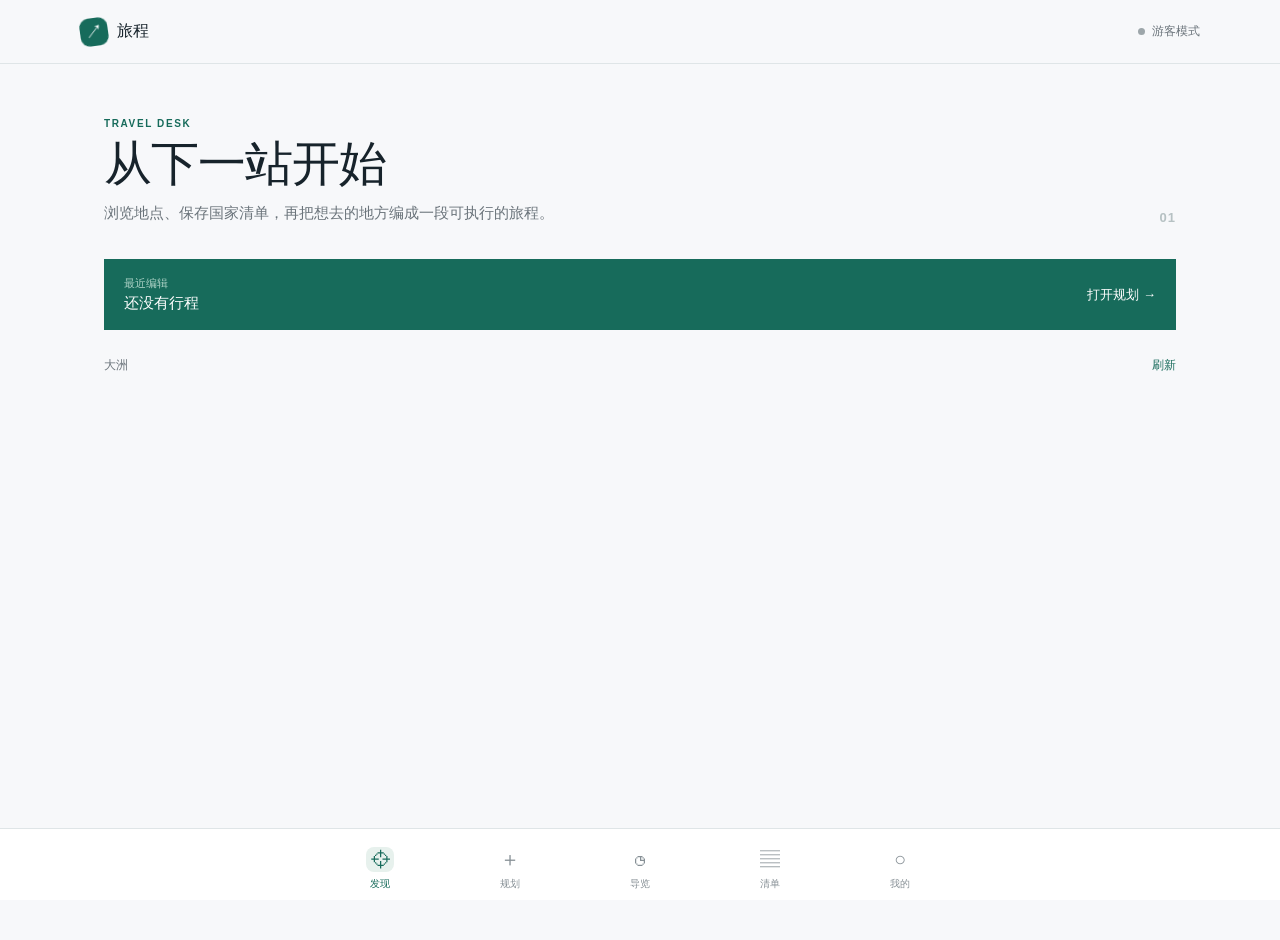
==== index.html @ 141b4523 "Add app root entry" ====
<!doctype html>
<html lang="zh-CN">
<head>
  <meta charset="utf-8">
  <meta name="viewport" content="width=device-width, initial-scale=1">
  <meta http-equiv="refresh" content="0; url=./子工程/06-用户与PWA/index.html">
  <title>旅行 App</title>
</head>
<body>
  <p><a href="./子工程/06-用户与PWA/index.html">打开旅行 App</a></p>
</body>
</html>
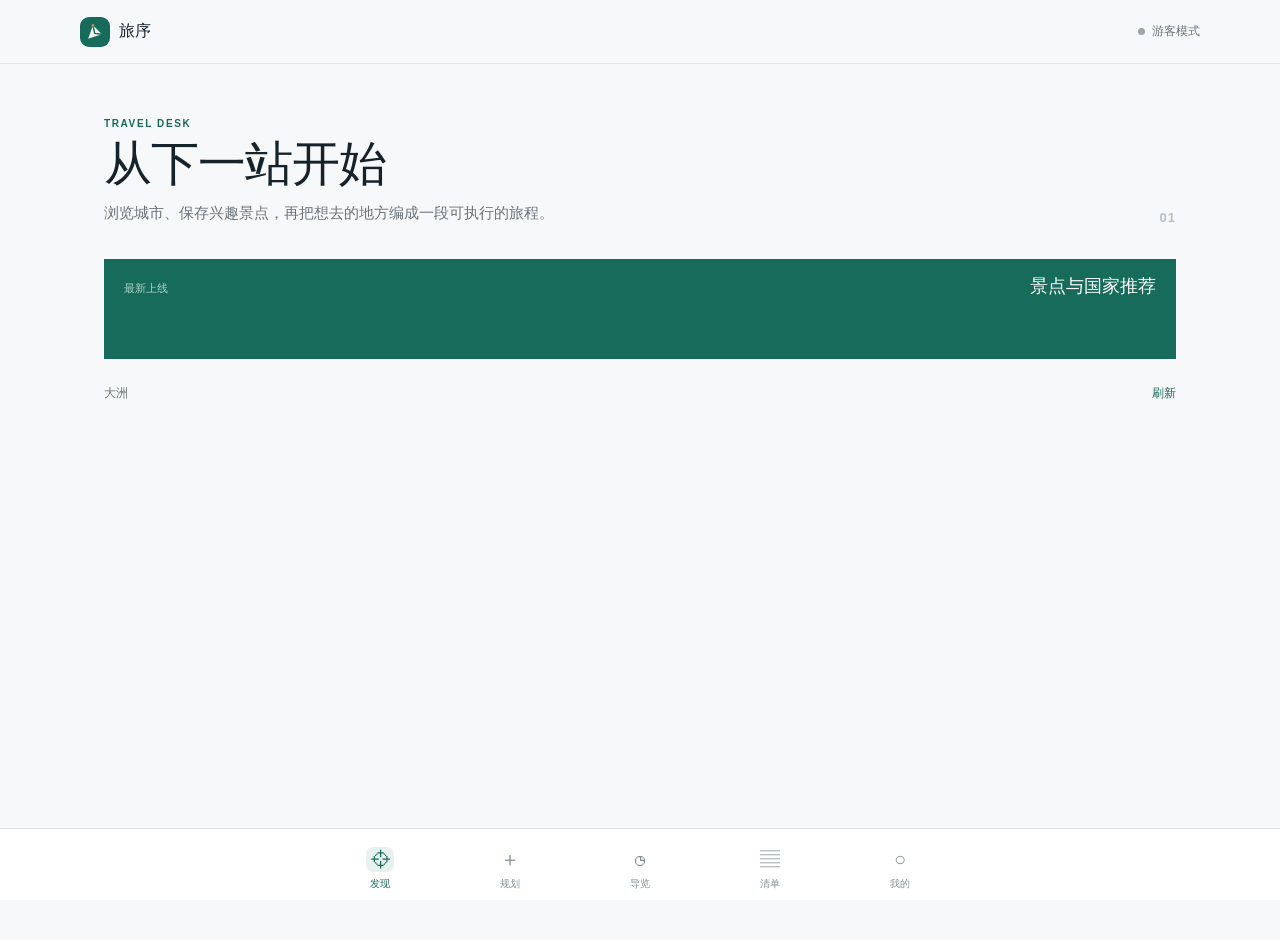
==== commit 8f3dfbb0: "Brand app as Lvxu and align map shortcuts" ====
--- a/index.html
+++ b/index.html
@@ -4,9 +4,9 @@
   <meta charset="utf-8">
   <meta name="viewport" content="width=device-width, initial-scale=1">
   <meta http-equiv="refresh" content="0; url=./子工程/06-用户与PWA/index.html">
-  <title>旅行 App</title>
+  <title>旅序</title>
 </head>
 <body>
-  <p><a href="./子工程/06-用户与PWA/index.html">打开旅行 App</a></p>
+  <p><a href="./子工程/06-用户与PWA/index.html">打开旅序</a></p>
 </body>
 </html>
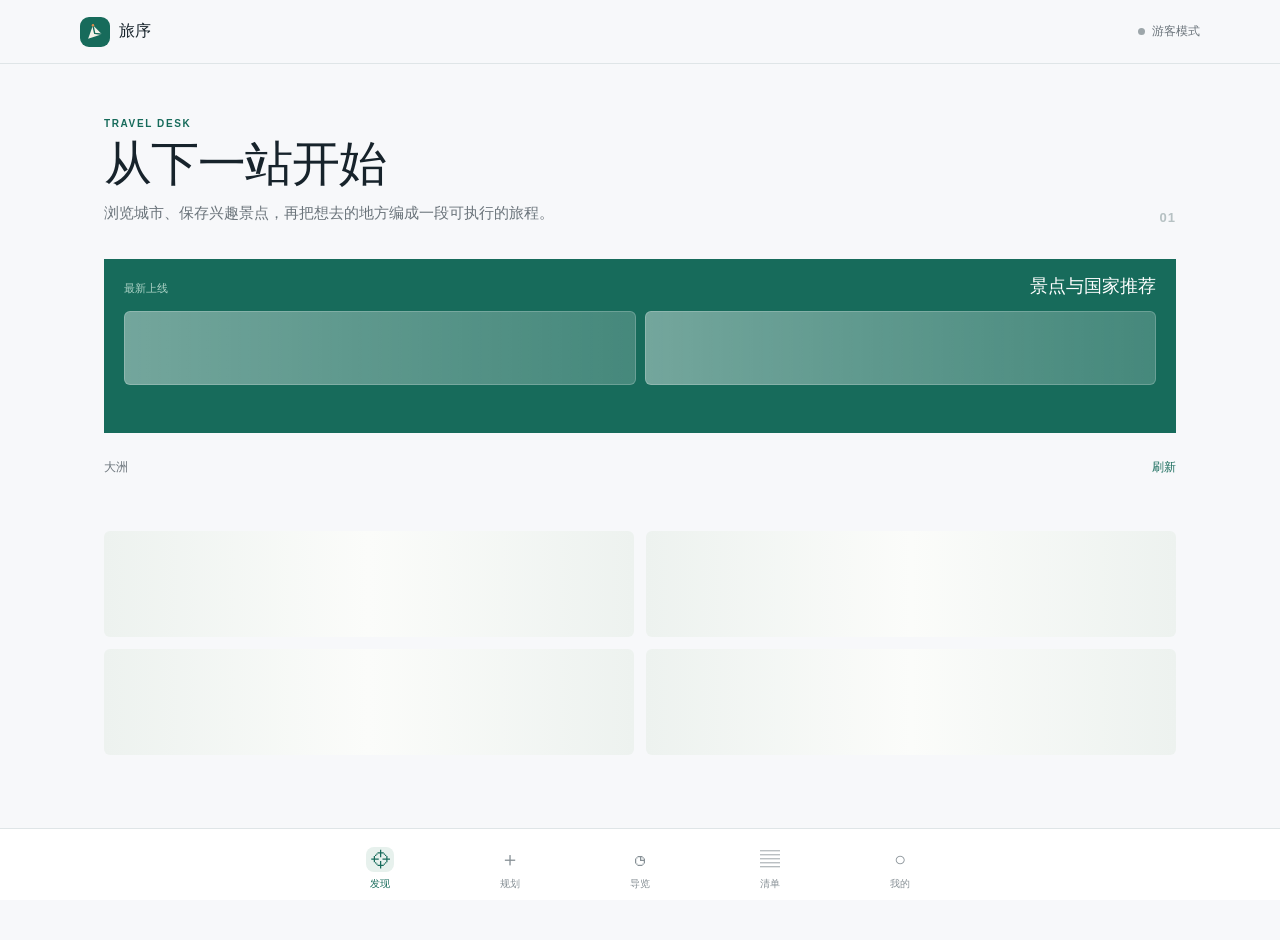
==== commit 4bc2a256: "Fix country recommendations and mobile guide layout" ====
--- a/index.html
+++ b/index.html
@@ -2,7 +2,7 @@
 <html lang="zh-CN">
 <head>
   <meta charset="utf-8">
-  <meta name="viewport" content="width=device-width, initial-scale=1">
+  <meta name="viewport" content="width=device-width, initial-scale=1, maximum-scale=1, user-scalable=no">
   <meta http-equiv="refresh" content="0; url=./子工程/06-用户与PWA/index.html">
   <title>旅序</title>
 </head>
